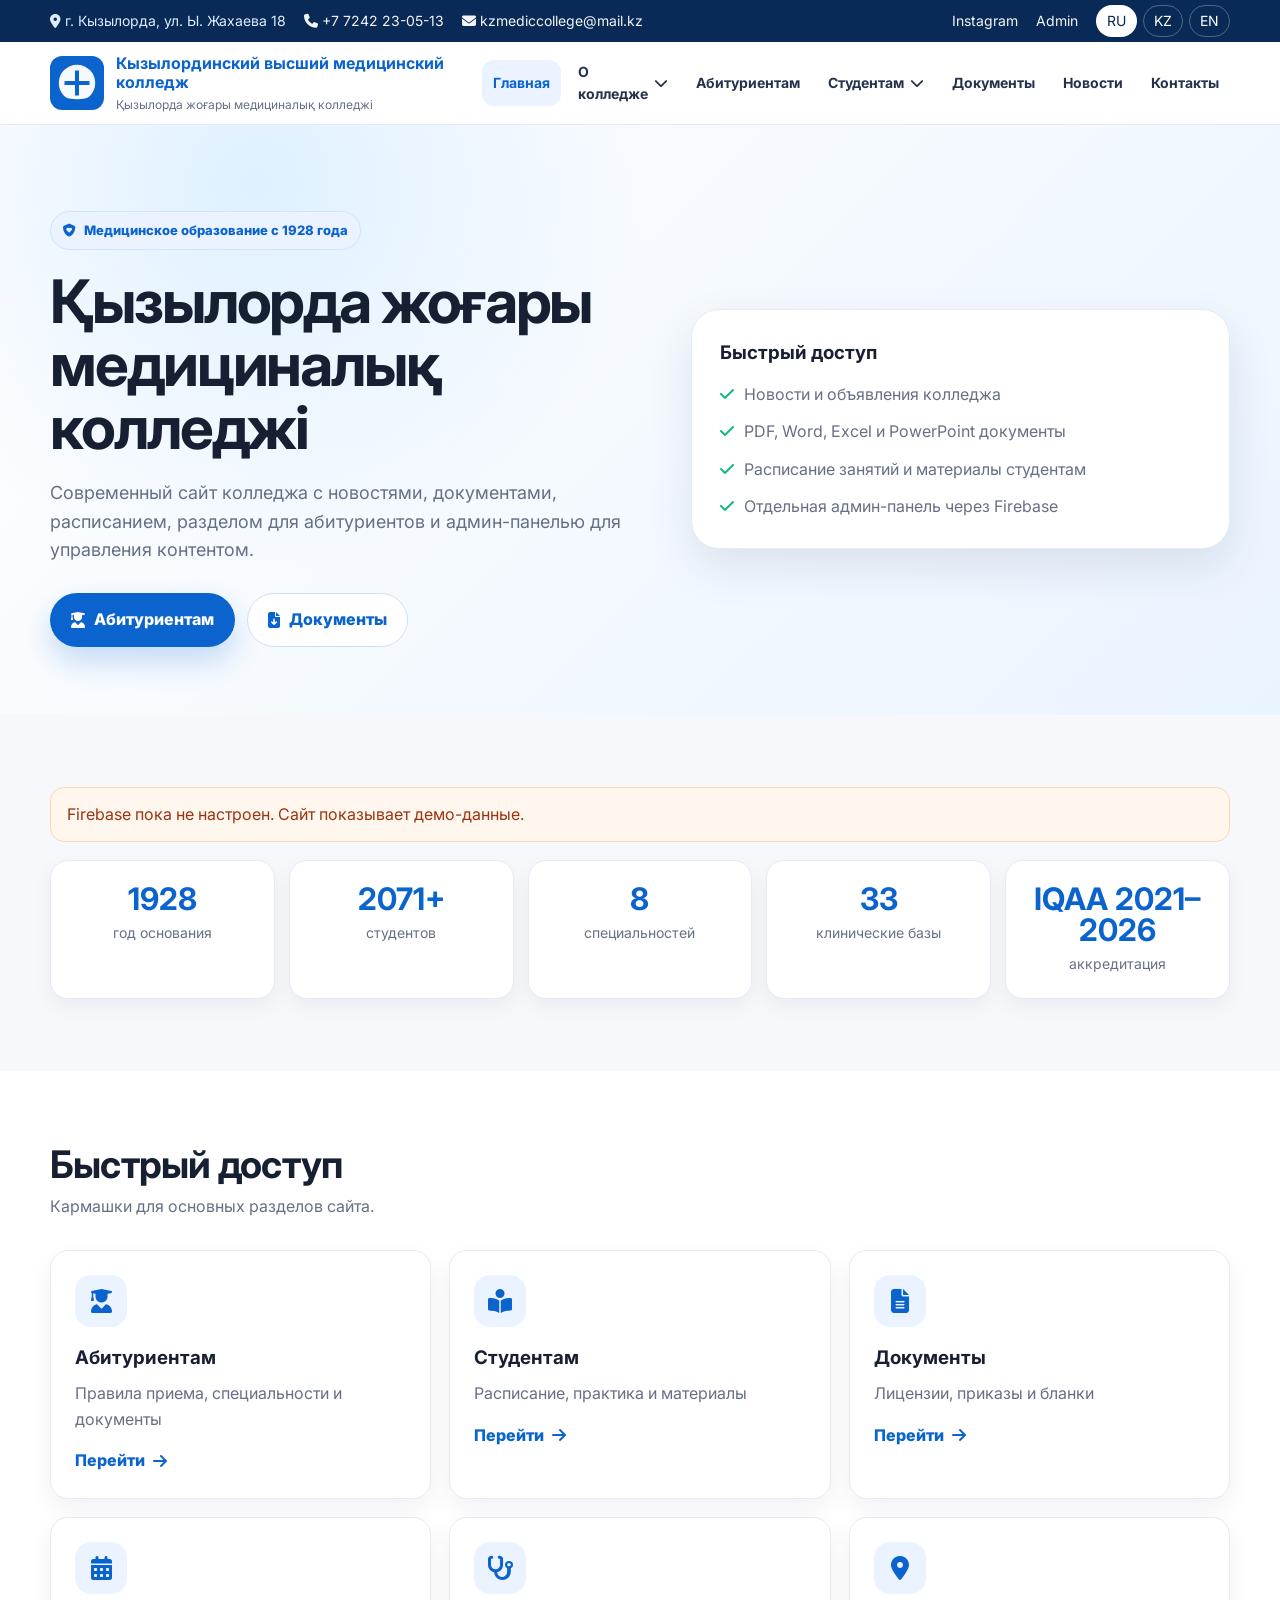
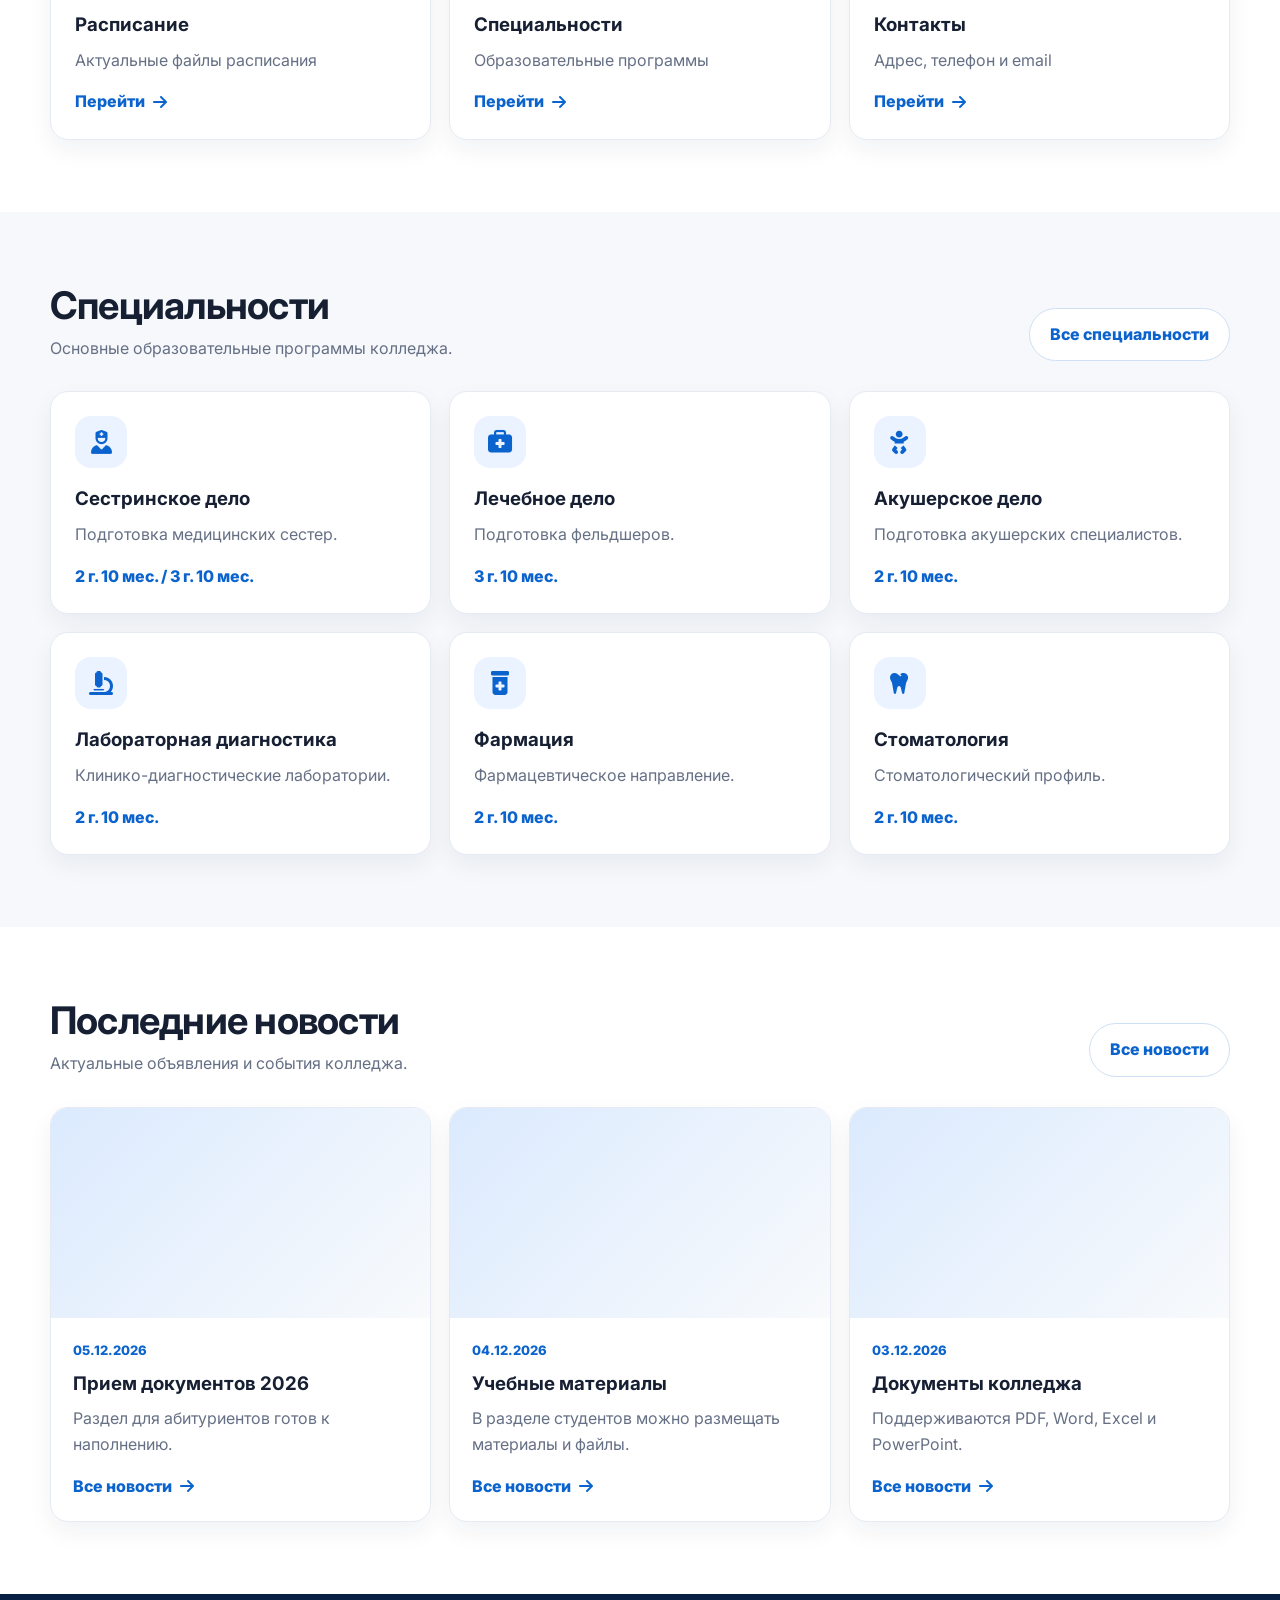
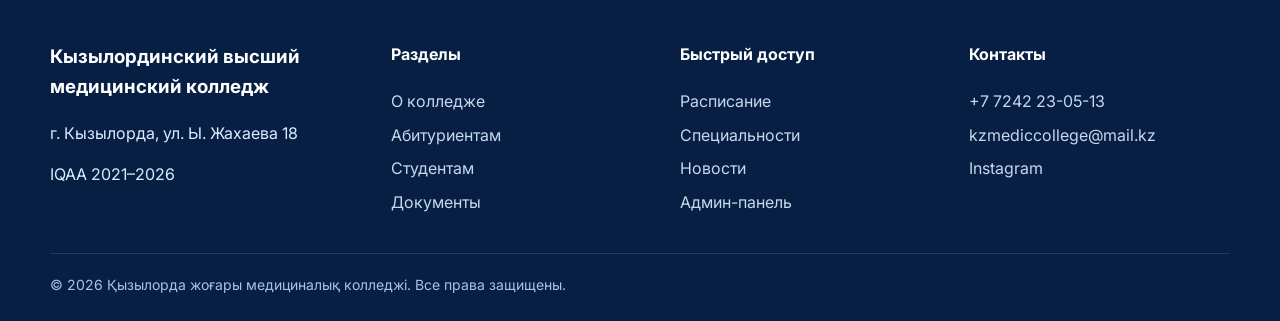
==== index.html @ a48a68ef "Add home page" ====
<!DOCTYPE html>
<html lang="ru">
<head>
  <meta charset="UTF-8">
  <meta name="viewport" content="width=device-width, initial-scale=1.0">
  <title>Кызылординский высший медицинский колледж</title>
  <meta name="description" content="Официальный сайт Кызылординского высшего медицинского колледжа">
  <link rel="icon" href="assets/img/logo.svg" type="image/svg+xml">
  <link rel="preconnect" href="https://fonts.googleapis.com">
  <link rel="preconnect" href="https://fonts.gstatic.com" crossorigin>
  <link href="https://fonts.googleapis.com/css2?family=Inter:wght@400;600;700;800;900&display=swap" rel="stylesheet">
  <link rel="stylesheet" href="https://cdnjs.cloudflare.com/ajax/libs/font-awesome/6.5.2/css/all.min.css">
  <link rel="stylesheet" href="assets/css/style.css">
</head>
<body>
  <div class="topbar" data-topbar></div>
  <header class="site-header" data-header></header>

  <main>
    <section class="hero">
      <div class="container hero-grid">
        <div>
          <span class="eyebrow"><i class="fa-solid fa-shield-heart"></i> Медицинское образование с 1928 года</span>
          <h1>Қызылорда жоғары медициналық колледжі</h1>
          <p>Современный сайт колледжа с новостями, документами, расписанием, разделом для абитуриентов и админ-панелью для управления контентом.</p>
          <div class="hero-actions">
            <a class="btn btn-primary" href="admission.html"><i class="fa-solid fa-user-graduate"></i> Абитуриентам</a>
            <a class="btn btn-secondary" href="documents.html"><i class="fa-solid fa-file-arrow-down"></i> Документы</a>
          </div>
        </div>
        <div class="hero-card">
          <h3>Быстрый доступ</h3>
          <ul>
            <li><i class="fa-solid fa-check"></i> Новости и объявления колледжа</li>
            <li><i class="fa-solid fa-check"></i> PDF, Word, Excel и PowerPoint документы</li>
            <li><i class="fa-solid fa-check"></i> Расписание занятий и материалы студентам</li>
            <li><i class="fa-solid fa-check"></i> Отдельная админ-панель через Firebase</li>
          </ul>
        </div>
      </div>
    </section>

    <section class="section">
      <div class="container">
        <div data-config-notice></div>
        <div class="stats" data-stats></div>
      </div>
    </section>

    <section class="section white">
      <div class="container">
        <div class="section-head">
          <div>
            <h2 class="section-title">Быстрый доступ</h2>
            <p class="section-subtitle">Кармашки для основных разделов сайта.</p>
          </div>
        </div>
        <div class="quick-grid" data-quick-links></div>
      </div>
    </section>

    <section class="section">
      <div class="container">
        <div class="section-head">
          <div>
            <h2 class="section-title">Специальности</h2>
            <p class="section-subtitle">Основные образовательные программы колледжа.</p>
          </div>
          <a class="btn btn-secondary" href="specialties.html">Все специальности</a>
        </div>
        <div class="card-grid" data-specialties></div>
      </div>
    </section>

    <section class="section white">
      <div class="container">
        <div class="section-head">
          <div>
            <h2 class="section-title">Последние новости</h2>
            <p class="section-subtitle">Актуальные объявления и события колледжа.</p>
          </div>
          <a class="btn btn-secondary" href="news.html">Все новости</a>
        </div>
        <div class="news-grid" data-latest-news></div>
      </div>
    </section>
  </main>

  <footer class="footer" data-footer></footer>
  <script type="module">
    import { renderHome } from './assets/js/site.js';
    renderHome();
  </script>
</body>
</html>
---- assets/css/style.css ----
/* Қызылорда жоғары медициналық колледжі — main styles */
:root {
  --primary: #0b63ce;
  --primary-dark: #074a9c;
  --primary-soft: #eaf3ff;
  --accent: #10b981;
  --danger: #dc2626;
  --warning: #f59e0b;
  --text: #172033;
  --muted: #667085;
  --line: #e6eaf2;
  --bg: #f6f8fb;
  --white: #ffffff;
  --shadow: 0 18px 45px rgba(15, 35, 65, 0.10);
  --radius: 18px;
}

* { box-sizing: border-box; }
html { scroll-behavior: smooth; }
body {
  margin: 0;
  font-family: Inter, system-ui, -apple-system, BlinkMacSystemFont, "Segoe UI", sans-serif;
  color: var(--text);
  background: var(--bg);
  line-height: 1.6;
}
a { color: inherit; text-decoration: none; }
img { max-width: 100%; display: block; }
button, input, textarea, select { font: inherit; }
.container { width: min(1180px, calc(100% - 32px)); margin: 0 auto; }

.topbar {
  background: #092a57;
  color: #dcecff;
  font-size: 14px;
}
.topbar-inner {
  min-height: 42px;
  display: flex;
  align-items: center;
  justify-content: space-between;
  gap: 16px;
  flex-wrap: wrap;
}
.topbar-list { display: flex; align-items: center; gap: 18px; flex-wrap: wrap; }
.topbar a { color: #fff; opacity: .95; }
.langs { display: flex; gap: 6px; }
.lang-btn {
  border: 1px solid rgba(255,255,255,.28);
  background: transparent;
  color: #fff;
  border-radius: 999px;
  padding: 4px 10px;
  cursor: pointer;
}
.lang-btn.active { background: #fff; color: #092a57; }

.site-header {
  position: sticky;
  top: 0;
  z-index: 50;
  background: rgba(255,255,255,.96);
  backdrop-filter: blur(14px);
  border-bottom: 1px solid var(--line);
}
.navbar {
  min-height: 82px;
  display: flex;
  align-items: center;
  justify-content: space-between;
  gap: 22px;
}
.brand { display: flex; align-items: center; gap: 12px; min-width: 260px; }
.brand img { width: 54px; height: 54px; }
.brand strong { display: block; color: var(--primary); font-size: 16px; line-height: 1.2; }
.brand span { display: block; color: var(--muted); font-size: 12px; margin-top: 2px; }
.nav-toggle { display: none; border: 0; background: var(--primary-soft); color: var(--primary); padding: 10px 12px; border-radius: 12px; cursor: pointer; }
.nav-menu { display: flex; align-items: center; gap: 6px; list-style: none; margin: 0; padding: 0; }
.nav-menu > li { position: relative; }
.nav-link {
  display: inline-flex;
  align-items: center;
  gap: 6px;
  padding: 12px 11px;
  border-radius: 12px;
  color: #24324b;
  font-weight: 700;
  font-size: 14px;
}
.nav-link:hover, .nav-link.active { color: var(--primary); background: var(--primary-soft); }
.dropdown {
  position: absolute;
  top: 100%;
  left: 0;
  min-width: 245px;
  background: #fff;
  border: 1px solid var(--line);
  border-radius: 16px;
  box-shadow: var(--shadow);
  padding: 10px;
  display: none;
}
.nav-menu li:hover .dropdown { display: block; }
.dropdown a {
  display: block;
  padding: 10px 12px;
  border-radius: 10px;
  color: #334155;
  font-size: 14px;
}
.dropdown a:hover { background: var(--primary-soft); color: var(--primary); }

.hero {
  position: relative;
  overflow: hidden;
  padding: 86px 0 68px;
  background: radial-gradient(circle at 20% 10%, #dff0ff 0, transparent 34%), linear-gradient(135deg, #ffffff 0%, #eaf4ff 100%);
}
.hero-grid { display: grid; grid-template-columns: 1.05fr .95fr; gap: 46px; align-items: center; }
.eyebrow { display: inline-flex; align-items: center; gap: 8px; color: var(--primary); background: var(--primary-soft); border: 1px solid #cfe4ff; padding: 8px 12px; border-radius: 999px; font-weight: 800; font-size: 13px; }
.hero h1 { font-size: clamp(34px, 5vw, 60px); line-height: 1.05; margin: 20px 0; letter-spacing: -.035em; }
.hero p { color: var(--muted); font-size: 18px; max-width: 680px; }
.hero-actions { display: flex; flex-wrap: wrap; gap: 12px; margin-top: 28px; }
.btn {
  display: inline-flex;
  align-items: center;
  justify-content: center;
  gap: 9px;
  border: 1px solid transparent;
  border-radius: 999px;
  padding: 13px 20px;
  font-weight: 800;
  cursor: pointer;
}
.btn-primary { background: var(--primary); color: #fff; box-shadow: 0 14px 30px rgba(11, 99, 206, .22); }
.btn-primary:hover { background: var(--primary-dark); }
.btn-secondary { background: #fff; color: var(--primary); border-color: #cfe0f5; }
.btn-secondary:hover { border-color: var(--primary); }
.hero-card { background: #fff; border: 1px solid var(--line); border-radius: 28px; box-shadow: var(--shadow); padding: 28px; }
.hero-card h3 { margin: 0 0 14px; }
.hero-card ul { padding: 0; margin: 0; list-style: none; display: grid; gap: 12px; }
.hero-card li { display: flex; gap: 10px; align-items: flex-start; color: var(--muted); }
.hero-card i { color: var(--accent); margin-top: 4px; }

.section { padding: 72px 0; }
.section.white { background: #fff; }
.section-head { display: flex; justify-content: space-between; align-items: end; gap: 20px; margin-bottom: 30px; }
.section-title { margin: 0; font-size: clamp(26px, 3vw, 38px); line-height: 1.15; letter-spacing: -.02em; }
.section-subtitle { margin: 8px 0 0; color: var(--muted); max-width: 680px; }

.stats { display: grid; grid-template-columns: repeat(5, 1fr); gap: 14px; }
.stat-card { background: #fff; border: 1px solid var(--line); border-radius: var(--radius); padding: 22px; text-align: center; box-shadow: 0 8px 20px rgba(15,35,65,.05); }
.stat-card strong { display: block; color: var(--primary); font-size: 31px; line-height: 1; }
.stat-card span { display: block; color: var(--muted); margin-top: 8px; font-size: 14px; }

.quick-grid, .card-grid, .news-grid, .doc-grid { display: grid; grid-template-columns: repeat(3, 1fr); gap: 18px; }
.quick-card, .info-card, .news-card, .doc-card, .content-block {
  background: #fff;
  border: 1px solid var(--line);
  border-radius: var(--radius);
  padding: 24px;
  box-shadow: 0 10px 24px rgba(15,35,65,.06);
  transition: transform .2s ease, box-shadow .2s ease, border-color .2s ease;
}
.quick-card:hover, .info-card:hover, .news-card:hover, .doc-card:hover { transform: translateY(-4px); box-shadow: var(--shadow); border-color: #bdd8fb; }
.card-icon { width: 52px; height: 52px; border-radius: 16px; display: grid; place-items: center; background: var(--primary-soft); color: var(--primary); font-size: 24px; margin-bottom: 16px; }
.quick-card h3, .info-card h3, .news-card h3, .doc-card h3 { margin: 0 0 8px; }
.quick-card p, .info-card p, .news-card p, .doc-card p, .content-block p { color: var(--muted); margin: 0; }
.link-more { display: inline-flex; align-items: center; gap: 8px; margin-top: 16px; color: var(--primary); font-weight: 800; }

.page-hero { padding: 58px 0; background: linear-gradient(135deg, #edf6ff 0%, #fff 100%); border-bottom: 1px solid var(--line); }
.breadcrumbs { color: var(--muted); font-size: 14px; margin-bottom: 10px; }
.page-hero h1 { margin: 0; font-size: clamp(32px, 4vw, 48px); letter-spacing: -.03em; }
.page-hero p { color: var(--muted); max-width: 760px; font-size: 17px; }

.content-layout { display: grid; grid-template-columns: 1fr 320px; gap: 24px; }
.sidebar { position: sticky; top: 110px; align-self: start; background: #fff; border: 1px solid var(--line); border-radius: var(--radius); padding: 18px; }
.sidebar a { display: block; padding: 10px 12px; border-radius: 10px; color: #334155; }
.sidebar a:hover, .sidebar a.active { background: var(--primary-soft); color: var(--primary); }
.content-stack { display: grid; gap: 18px; }
.content-block img { border-radius: 14px; margin-top: 16px; }
.file-link, .download-btn {
  display: inline-flex;
  align-items: center;
  gap: 8px;
  margin-top: 16px;
  padding: 10px 14px;
  border-radius: 12px;
  background: var(--primary-soft);
  color: var(--primary);
  font-weight: 800;
}
.file-link:hover, .download-btn:hover { background: var(--primary); color: #fff; }

.news-card { padding: 0; overflow: hidden; }
.news-image { width: 100%; height: 210px; object-fit: cover; background: #dce8f7; }
.news-body { padding: 22px; }
.news-date, .doc-meta { color: var(--primary); font-size: 13px; font-weight: 800; margin-bottom: 8px; }
.news-card .download-btn { margin-top: 14px; }

.filters { display: flex; gap: 10px; flex-wrap: wrap; margin-bottom: 22px; }
.filter-input, .filter-select { border: 1px solid var(--line); border-radius: 12px; padding: 12px 14px; background: #fff; min-width: 220px; }

.contact-grid { display: grid; grid-template-columns: .9fr 1.1fr; gap: 22px; }
.contact-card { background: #fff; border: 1px solid var(--line); border-radius: var(--radius); padding: 24px; }
.map-box { min-height: 360px; border-radius: var(--radius); overflow: hidden; border: 1px solid var(--line); background: #dbeafe; display: grid; place-items: center; color: var(--muted); text-align: center; padding: 20px; }

.footer { background: #071f43; color: #dcecff; padding: 48px 0 24px; }
.footer-grid { display: grid; grid-template-columns: 1.2fr repeat(3, 1fr); gap: 28px; }
.footer h3, .footer h4 { color: #fff; margin-top: 0; }
.footer a { display: block; color: #dcecff; opacity: .9; margin: 8px 0; }
.footer-bottom { border-top: 1px solid rgba(255,255,255,.12); margin-top: 30px; padding-top: 20px; color: #a9c3e6; font-size: 14px; }

.empty-state { padding: 34px; border: 1px dashed #bfd3ee; border-radius: var(--radius); color: var(--muted); text-align: center; background: #fff; }
.loading { color: var(--muted); padding: 24px; text-align: center; }
.notice { padding: 14px 16px; border-radius: 14px; background: #fff7ed; border: 1px solid #fed7aa; color: #9a3412; margin-bottom: 18px; }

@media (max-width: 980px) {
  .topbar-inner { padding: 8px 0; }
  .nav-toggle { display: inline-flex; }
  .nav-menu { position: fixed; inset: 124px 16px auto 16px; background: #fff; border: 1px solid var(--line); border-radius: 18px; box-shadow: var(--shadow); padding: 12px; display: none; flex-direction: column; align-items: stretch; }
  .nav-menu.open { display: flex; }
  .nav-link { justify-content: space-between; }
  .dropdown { position: static; display: block; box-shadow: none; border: 0; padding: 0 0 0 12px; min-width: unset; }
  .hero-grid, .content-layout, .contact-grid { grid-template-columns: 1fr; }
  .sidebar { position: static; }
  .stats { grid-template-columns: repeat(2, 1fr); }
  .quick-grid, .card-grid, .news-grid, .doc-grid { grid-template-columns: 1fr 1fr; }
  .footer-grid { grid-template-columns: 1fr 1fr; }
}

@media (max-width: 640px) {
  .container { width: min(100% - 24px, 1180px); }
  .brand { min-width: auto; }
  .brand strong { font-size: 14px; }
  .brand span { display: none; }
  .hero { padding: 54px 0; }
  .section { padding: 48px 0; }
  .section-head { display: block; }
  .stats, .quick-grid, .card-grid, .news-grid, .doc-grid, .footer-grid { grid-template-columns: 1fr; }
  .hero-actions .btn { width: 100%; }
}
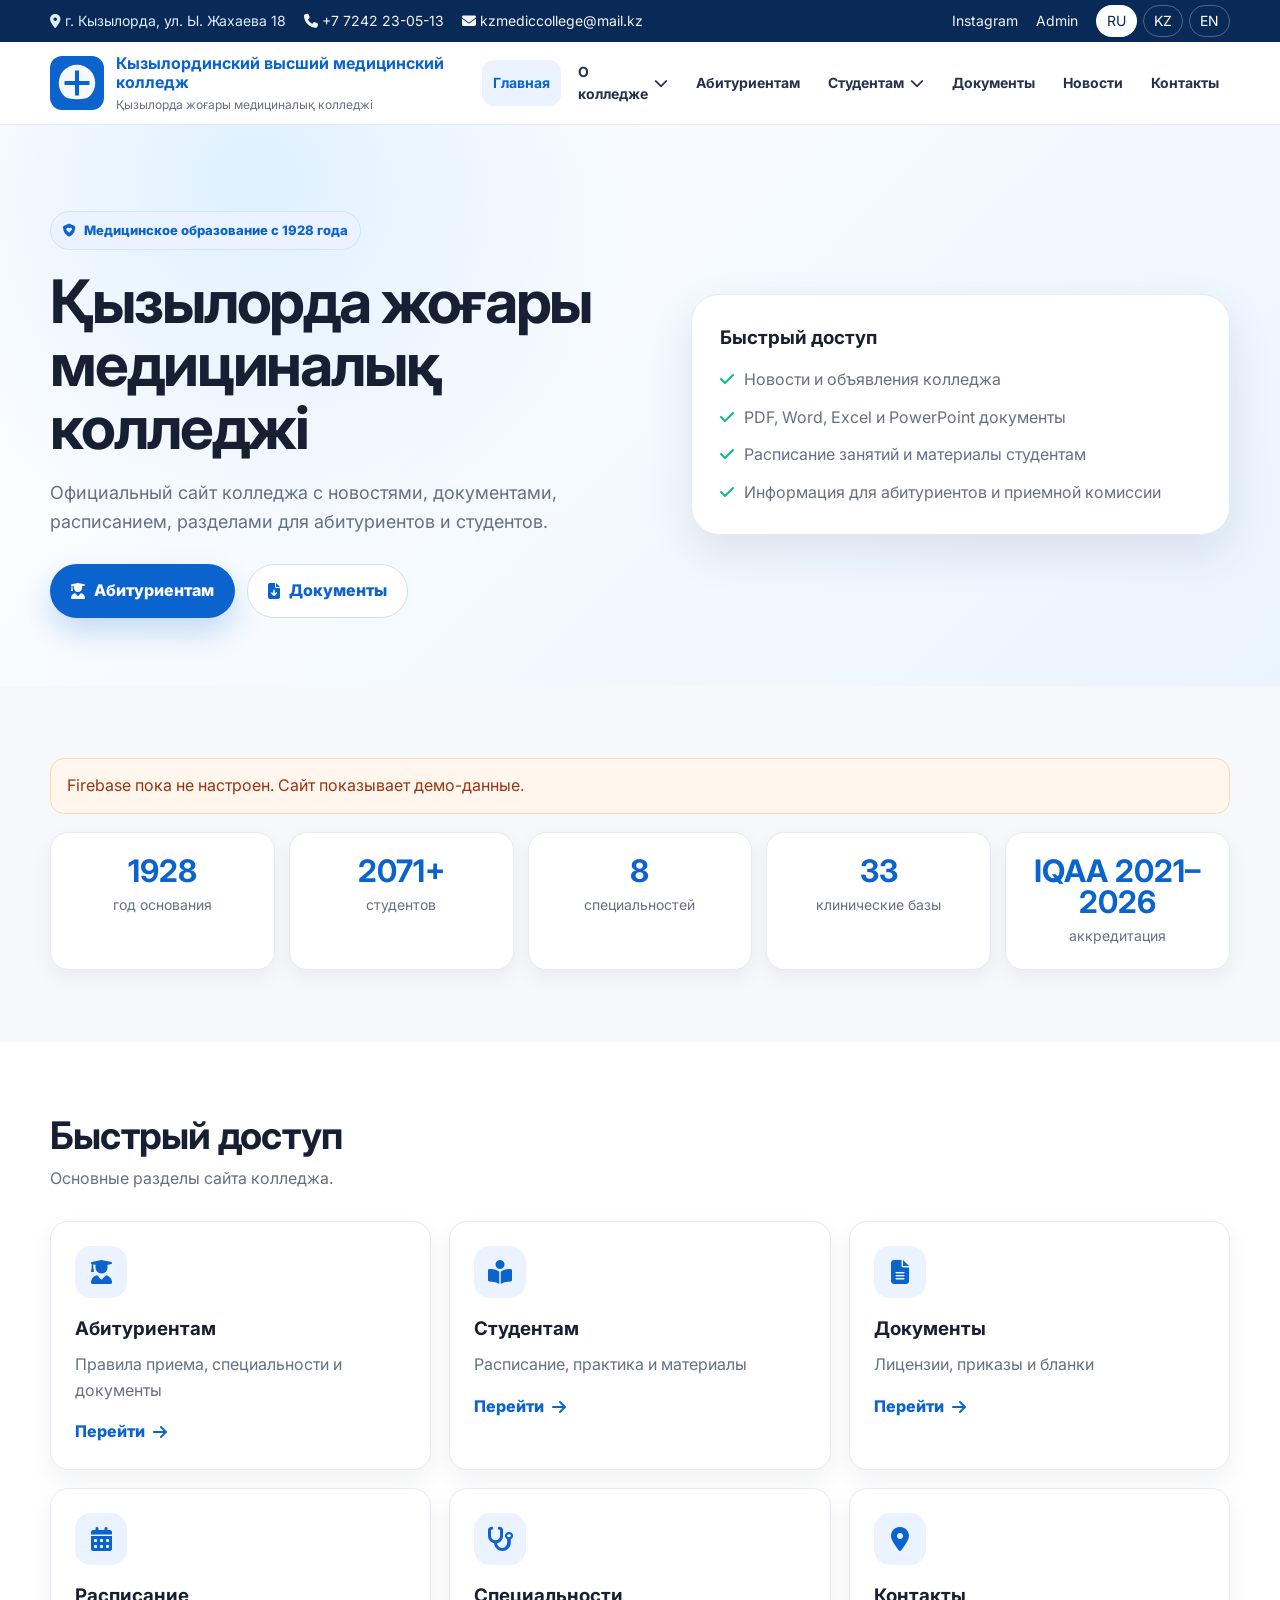
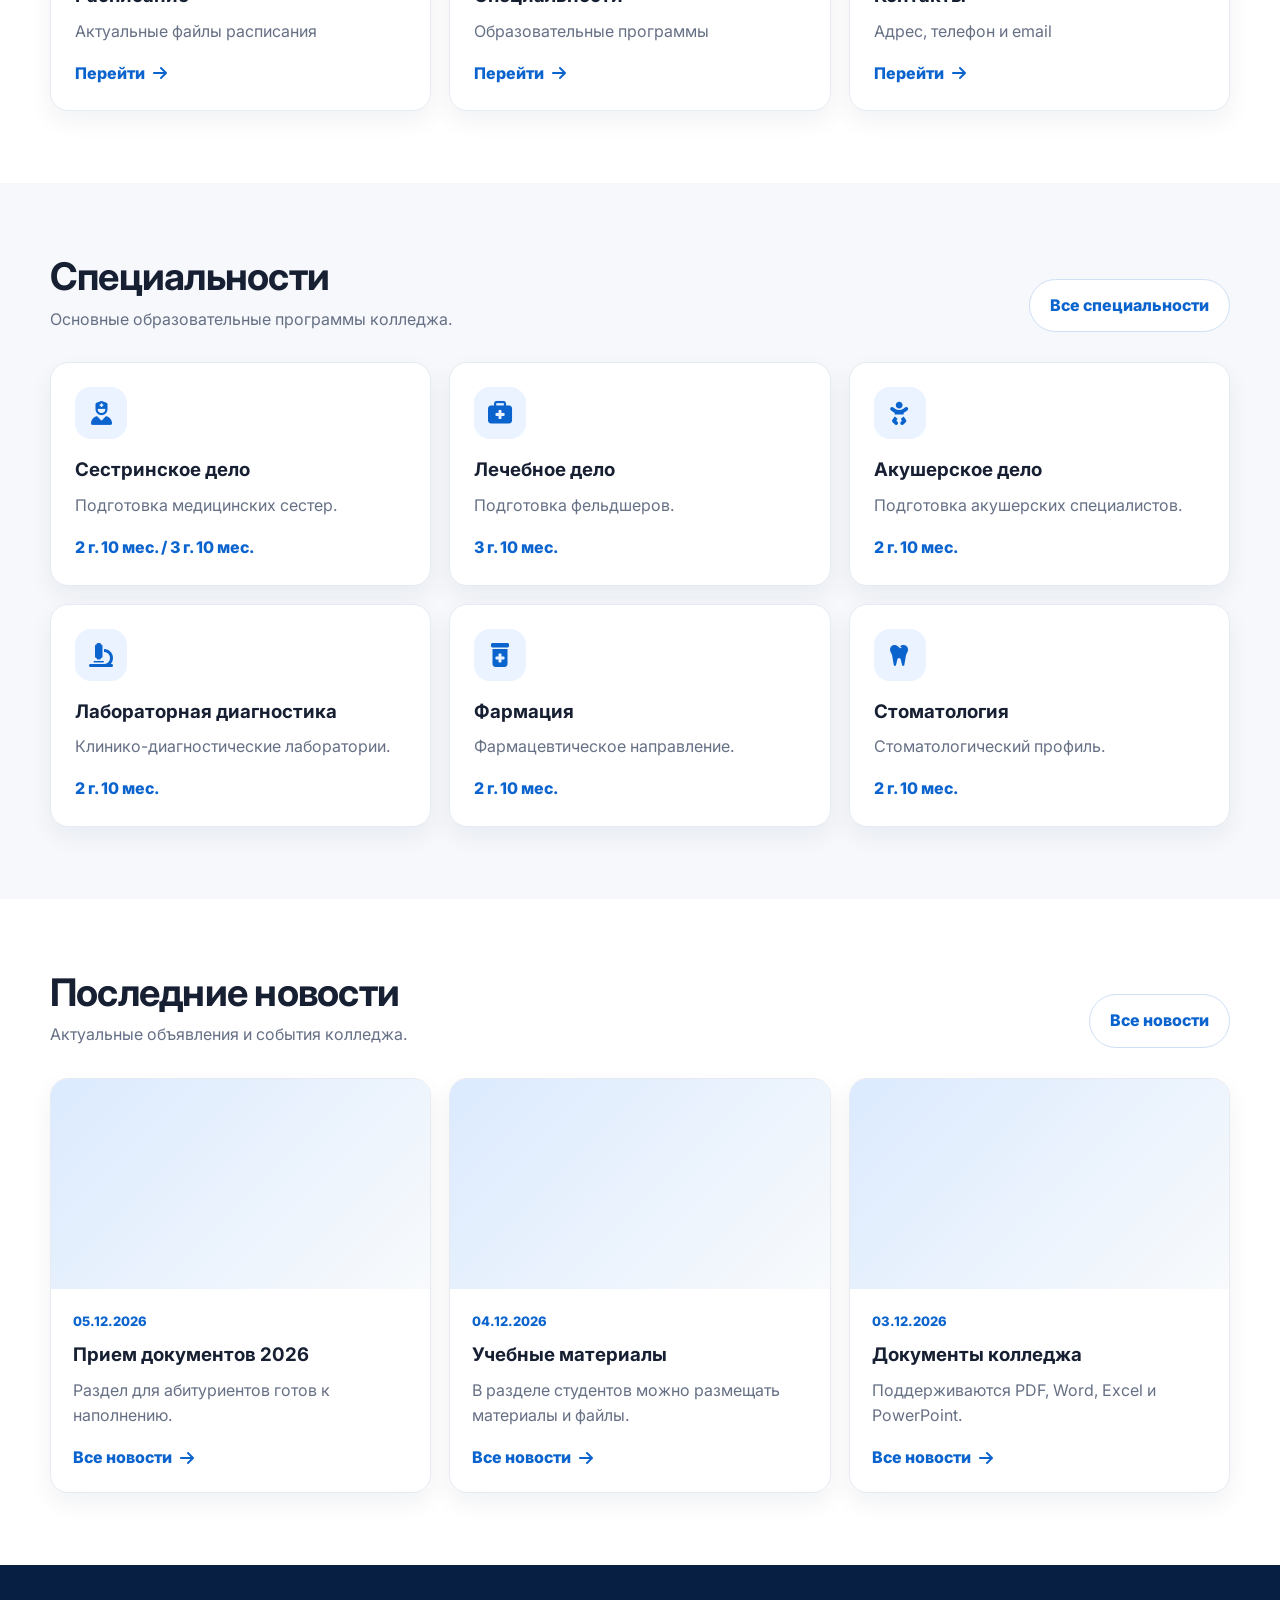
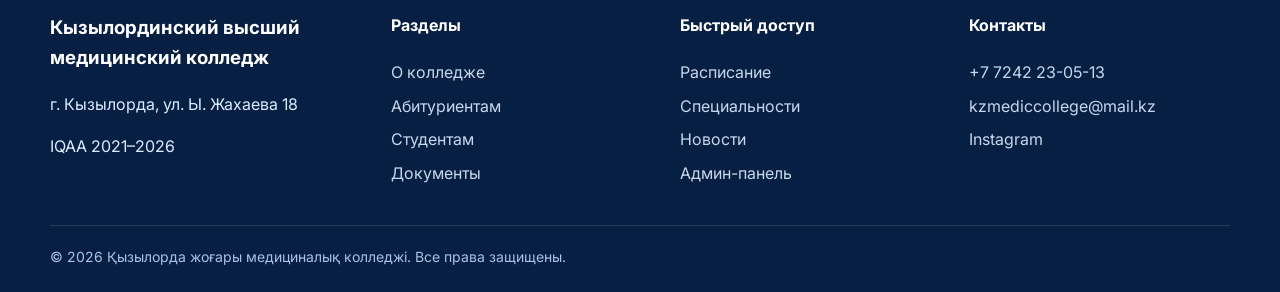
==== commit 31e9f848: "Remove public admin panel mentions from homepage" ====
--- a/index.html
+++ b/index.html
@@ -22,7 +22,7 @@
         <div>
           <span class="eyebrow"><i class="fa-solid fa-shield-heart"></i> Медицинское образование с 1928 года</span>
           <h1>Қызылорда жоғары медициналық колледжі</h1>
-          <p>Современный сайт колледжа с новостями, документами, расписанием, разделом для абитуриентов и админ-панелью для управления контентом.</p>
+          <p>Официальный сайт колледжа с новостями, документами, расписанием, разделами для абитуриентов и студентов.</p>
           <div class="hero-actions">
             <a class="btn btn-primary" href="admission.html"><i class="fa-solid fa-user-graduate"></i> Абитуриентам</a>
             <a class="btn btn-secondary" href="documents.html"><i class="fa-solid fa-file-arrow-down"></i> Документы</a>
@@ -34,7 +34,7 @@
             <li><i class="fa-solid fa-check"></i> Новости и объявления колледжа</li>
             <li><i class="fa-solid fa-check"></i> PDF, Word, Excel и PowerPoint документы</li>
             <li><i class="fa-solid fa-check"></i> Расписание занятий и материалы студентам</li>
-            <li><i class="fa-solid fa-check"></i> Отдельная админ-панель через Firebase</li>
+            <li><i class="fa-solid fa-check"></i> Информация для абитуриентов и приемной комиссии</li>
           </ul>
         </div>
       </div>
@@ -52,7 +52,7 @@
         <div class="section-head">
           <div>
             <h2 class="section-title">Быстрый доступ</h2>
-            <p class="section-subtitle">Кармашки для основных разделов сайта.</p>
+            <p class="section-subtitle">Основные разделы сайта колледжа.</p>
           </div>
         </div>
         <div class="quick-grid" data-quick-links></div>
